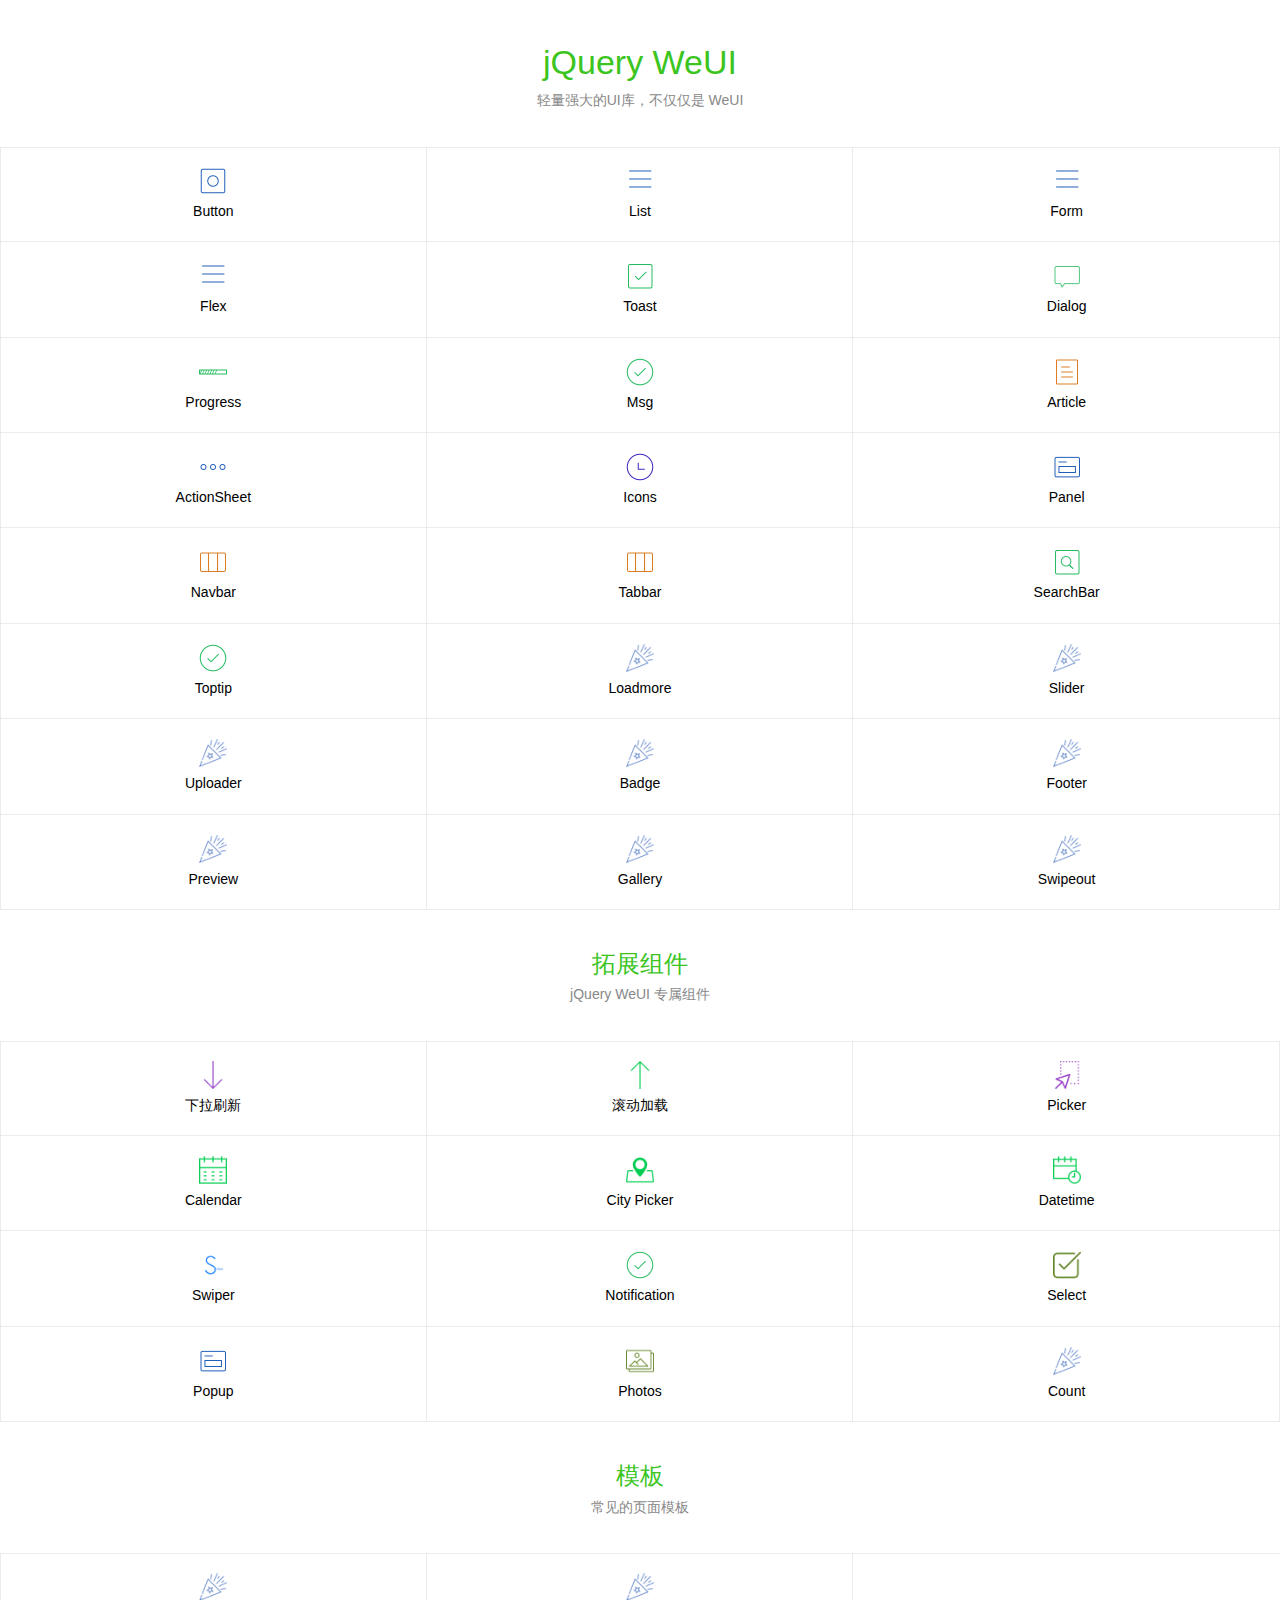
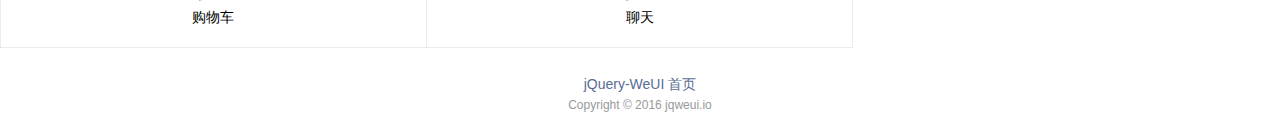
==== index.html @ 465de605 "上传测试jqWeUi" ====
<!DOCTYPE html>
<html>
<head>
    <title>jQuery WeUI</title>
    <meta charset="utf-8">
    <meta http-equiv="X-UA-Compatible" content="IE=edge">
    <meta name="viewport" content="width=device-width, initial-scale=1, user-scalable=no">

    <meta name="description" content="Write an awesome description for your new site here. You can edit this line in _config.yml. It will appear in your document head meta (for Google search results) and in your feed.xml site description.
">

    <link rel="stylesheet" href="static/css/weui.min.css">
    <link rel="stylesheet" href="static/css/jquery-weui.min.css">
    <link rel="stylesheet" href="static/css/demos.css">

</head>

<body ontouchstart>

<header class='demos-header'>
    <h1 class="demos-title">jQuery WeUI</h1>
    <p class='demos-sub-title'>轻量强大的UI库，不仅仅是 WeUI</p>
</header>

<div class="weui-grids">
    <a href="buttons.html" class="weui-grid js_grid">
        <div class="weui-grid__icon">
            <img src="static/images/icon_nav_button.png" alt="">
        </div>
        <p class="weui-grid__label">
            Button
        </p>
    </a>
    <a href="cell.html" class="weui-grid js_grid">
        <div class="weui-grid__icon">
            <img src="static/images/icon_nav_cell.png" alt="">
        </div>
        <p class="weui-grid__label">
            List
        </p>
    </a>
    <a href="form.html" class="weui-grid js_grid">
        <div class="weui-grid__icon">
            <img src="static/images/icon_nav_cell.png" alt="">
        </div>
        <p class="weui-grid__label">
            Form
        </p>
    </a>
    <a href="flex.html" class="weui-grid js_grid">
        <div class="weui-grid__icon">
            <img src="static/images/icon_nav_cell.png" alt="">
        </div>
        <p class="weui-grid__label">
            Flex
        </p>
    </a>
    <a href="toast.html" class="weui-grid js_grid">
        <div class="weui-grid__icon">
            <img src="static/images/icon_nav_toast.png" alt="">
        </div>
        <p class="weui-grid__label">
            Toast
        </p>
    </a>
    <a href="dialog.html" class="weui-grid js_grid">
        <div class="weui-grid__icon">
            <img src="static/images/icon_nav_dialog.png" alt="">
        </div>
        <p class="weui-grid__label">
            Dialog
        </p>
    </a>
    <a href="progress.html" class="weui-grid js_grid">
        <div class="weui-grid__icon">
            <img src="static/images/icon_nav_progress.png" alt="">
        </div>
        <p class="weui-grid__label">
            Progress
        </p>
    </a>
    <a href="msg.html" class="weui-grid js_grid">
        <div class="weui-grid__icon">
            <img src="static/images/icon_nav_msg.png" alt="">
        </div>
        <p class="weui-grid__label">
            Msg
        </p>
    </a>
    <a href="article.html" class="weui-grid js_grid">
        <div class="weui-grid__icon">
            <img src="static/images/icon_nav_article.png" alt="">
        </div>
        <p class="weui-grid__label">
            Article
        </p>
    </a>
    <a href="action-sheet.html" class="weui-grid js_grid">
        <div class="weui-grid__icon">
            <img src="static/images/icon_nav_actionSheet.png" alt="">
        </div>
        <p class="weui-grid__label">
            ActionSheet
        </p>
    </a>
    <a href="icons.html" class="weui-grid js_grid">
        <div class="weui-grid__icon">
            <img src="static/images/icon_nav_icons.png" alt="">
        </div>
        <p class="weui-grid__label">
            Icons
        </p>
    </a>
    <a href="panel.html" class="weui-grid js_grid">
        <div class="weui-grid__icon">
            <img src="static/images/icon_nav_panel.png" alt="">
        </div>
        <p class="weui-grid__label">
            Panel
        </p>
    </a>
    <a href="navbar.html" class="weui-grid js_grid">
        <div class="weui-grid__icon">
            <img src="static/images/icon_nav_tab.png" alt="">
        </div>
        <p class="weui-grid__label">
            Navbar
        </p>
    </a>
    <a href="tabbar.html" class="weui-grid js_grid">
        <div class="weui-grid__icon">
            <img src="static/images/icon_nav_tab.png" alt="">
        </div>
        <p class="weui-grid__label">
            Tabbar
        </p>
    </a>
    <a href="searchbar.html" class="weui-grid js_grid">
        <div class="weui-grid__icon">
            <img src="static/images/icon_nav_search_bar.png" alt="">
        </div>
        <p class="weui-grid__label">
            SearchBar
        </p>
    </a>
    <a href="toptip.html" class="weui-grid js_grid">
        <div class="weui-grid__icon">
            <img src="static/images/icon_nav_msg.png" alt="">
        </div>
        <p class="weui-grid__label">
            Toptip
        </p>
    </a>
    <a href="loadmore.html" class="weui-grid js_grid">
        <div class="weui-grid__icon">
            <img src="static/images/icon_nav_new.png" alt="">
        </div>
        <p class="weui-grid__label">
            Loadmore
        </p>
    </a>
    <a href="slider.html" class="weui-grid js_grid">
        <div class="weui-grid__icon">
            <img src="static/images/icon_nav_new.png" alt="">
        </div>
        <p class="weui-grid__label">
            Slider
        </p>
    </a>
    <a href="uploader.html" class="weui-grid js_grid">
        <div class="weui-grid__icon">
            <img src="static/images/icon_nav_new.png" alt="">
        </div>
        <p class="weui-grid__label">
            Uploader
        </p>
    </a>
    <a href="badge.html" class="weui-grid js_grid">
        <div class="weui-grid__icon">
            <img src="static/images/icon_nav_new.png" alt="">
        </div>
        <p class="weui-grid__label">
            Badge
        </p>
    </a>
    <a href="footer.html" class="weui-grid js_grid">
        <div class="weui-grid__icon">
            <img src="static/images/icon_nav_new.png" alt="">
        </div>
        <p class="weui-grid__label">
            Footer
        </p>
    </a>
    <a href="preview.html" class="weui-grid js_grid">
        <div class="weui-grid__icon">
            <img src="static/images/icon_nav_new.png" alt="">
        </div>
        <p class="weui-grid__label">
            Preview
        </p>
    </a>
    <a href="gallery.html" class="weui-grid js_grid">
        <div class="weui-grid__icon">
            <img src="static/images/icon_nav_new.png" alt="">
        </div>
        <p class="weui-grid__label">
            Gallery
        </p>
    </a>
    <a href="swipeout.html" class="weui-grid js_grid">
        <div class="weui-grid__icon">
            <img src="static/images/icon_nav_new.png" alt="">
        </div>
        <p class="weui-grid__label">
            Swipeout
        </p>
    </a>
</div>

<div class="demos-header">
    <h2 class='demos-second-title'>拓展组件</h2>
    <p class='demos-sub-title'>jQuery WeUI 专属组件</p>
</div>

<div class="weui-grids">
    <a href="ptr.html" class="weui-grid js_grid">
        <div class="weui-grid__icon">
            <img src="static/images/icon_nav_ptr.png" alt="">
        </div>
        <p class="weui-grid__label">
            下拉刷新
        </p>
    </a>
    <a href="infinite.html" class="weui-grid js_grid">
        <div class="weui-grid__icon">
            <img src="static/images/icon_nav_up.png" alt="">
        </div>
        <p class="weui-grid__label">
            滚动加载
        </p>
    </a>
    <a href="picker.html" class="weui-grid js_grid">
        <div class="weui-grid__icon">
            <img src="static/images/icon_nav_picker.png" alt="">
        </div>
        <p class="weui-grid__label">
            Picker
        </p>
    </a>
    <a href="calendar.html" class="weui-grid js_grid">
        <div class="weui-grid__icon">
            <img src="static/images/icon_nav_calendar.png" alt="">
        </div>
        <p class="weui-grid__label">
            Calendar
        </p>
    </a>
    <a href="city-picker.html" class="weui-grid js_grid">
        <div class="weui-grid__icon">
            <img src="static/images/icon_nav_city.png" alt="">
        </div>
        <p class="weui-grid__label">
            City Picker
        </p>
    </a>
    <a href="datetime-picker.html" class="weui-grid js_grid">
        <div class="weui-grid__icon">
            <img src="static/images/icon_nav_datetime.png" alt="">
        </div>
        <p class="weui-grid__label">
            Datetime
        </p>
    </a>
    <a href="swiper.html" class="weui-grid js_grid">
        <div class="weui-grid__icon">
            <img src="static/images/icon_nav_swiper.png" alt="">
        </div>
        <p class="weui-grid__label">
            Swiper
        </p>
    </a>
    <a href="noti.html" class="weui-grid js_grid">
        <div class="weui-grid__icon">
            <img src="static/images/icon_nav_msg.png" alt="">
        </div>
        <p class="weui-grid__label">
            Notification
        </p>
    </a>
    <a href="select.html" class="weui-grid js_grid">
        <div class="weui-grid__icon">
            <img src="static/images/icon_nav_select.png" alt="">
        </div>
        <p class="weui-grid__label">
            Select
        </p>
    </a>
    <a href="popup.html" class="weui-grid js_grid">
        <div class="weui-grid__icon">
            <img src="static/images/icon_nav_panel.png" alt="">
        </div>
        <p class="weui-grid__label">
            Popup
        </p>
    </a>
    <a href="photo-browser.html" class="weui-grid js_grid">
        <div class="weui-grid__icon">
            <img src="static/images/icon_nav_photo.png" alt="">
        </div>
        <p class="weui-grid__label">
            Photos
        </p>
    </a>
    <a href="count.html" class="weui-grid js_grid">
        <div class="weui-grid__icon">
            <img src="static/images/icon_nav_new.png" alt="">
        </div>
        <p class="weui-grid__label">
            Count
        </p>
    </a>
</div>

<div class="demos-header">
    <h2 class='demos-second-title'>模板</h2>
    <p class='demos-sub-title'>常见的页面模板</p>
</div>

<div class="weui-grids">
    <a href="tpl-shopping-cart.html" class="weui-grid js_grid">
        <div class="weui-grid__icon">
            <img src="static/images/icon_nav_new.png" alt="">
        </div>
        <p class="weui-grid__label">
            购物车
        </p>
    </a>
    <a href="tpl-chat.html" class="weui-grid js_grid">
        <div class="weui-grid__icon">
            <img src="static/images/icon_nav_new.png" alt="">
        </div>
        <p class="weui-grid__label">
            聊天
        </p>
    </a>
</div>

<div class="weui-footer">
    <p class="weui-footer__links">
        <a href="http://jqweui.com" class="weui-footer__link">jQuery-WeUI 首页</a>
    </p>
    <p class="weui-footer__text">Copyright © 2016 jqweui.io</p>
</div>

<style>
    .weui-footer {
        margin: 25px 0 10px 0;
    }
</style>


<script src="static/js/jquery-2.1.4.js"></script>
<script src="static/js/jquery-weui.min.js"></script>
<script src="static/js/swiper.min.js"></script>
<script src="static/js/swiper.min.js"></script>

<!--<script src="js/fastclick.js"></script>-->
<!--<script>-->
    <!--$(function () {-->
        <!--FastClick.attach(document.body);-->
    <!--});-->
<!--</script>-->

</body>

</html>
---- static/css/demos.css ----
body, html {
  height: 100%;
  -webkit-tap-highlight-color: transparent;
}
.demos-title {
  text-align: center;
  font-size: 34px;
  color: #3cc51f;
  font-weight: 400;
  margin: 0 15%;
}

.demos-sub-title {
  text-align: center;
  color: #888;
  font-size: 14px;
}

.demos-header {
  padding: 35px 0;
}

.demos-content-padded {
  padding: 15px;
}

.demos-second-title {
  text-align: center;
  font-size: 24px;
  color: #3cc51f;
  font-weight: 400;
  margin: 0 15%;
}

footer {
  text-align: center;
  font-size: 14px;
  padding: 20px;
}

footer a {
  color: #999;
  text-decoration: none;
}
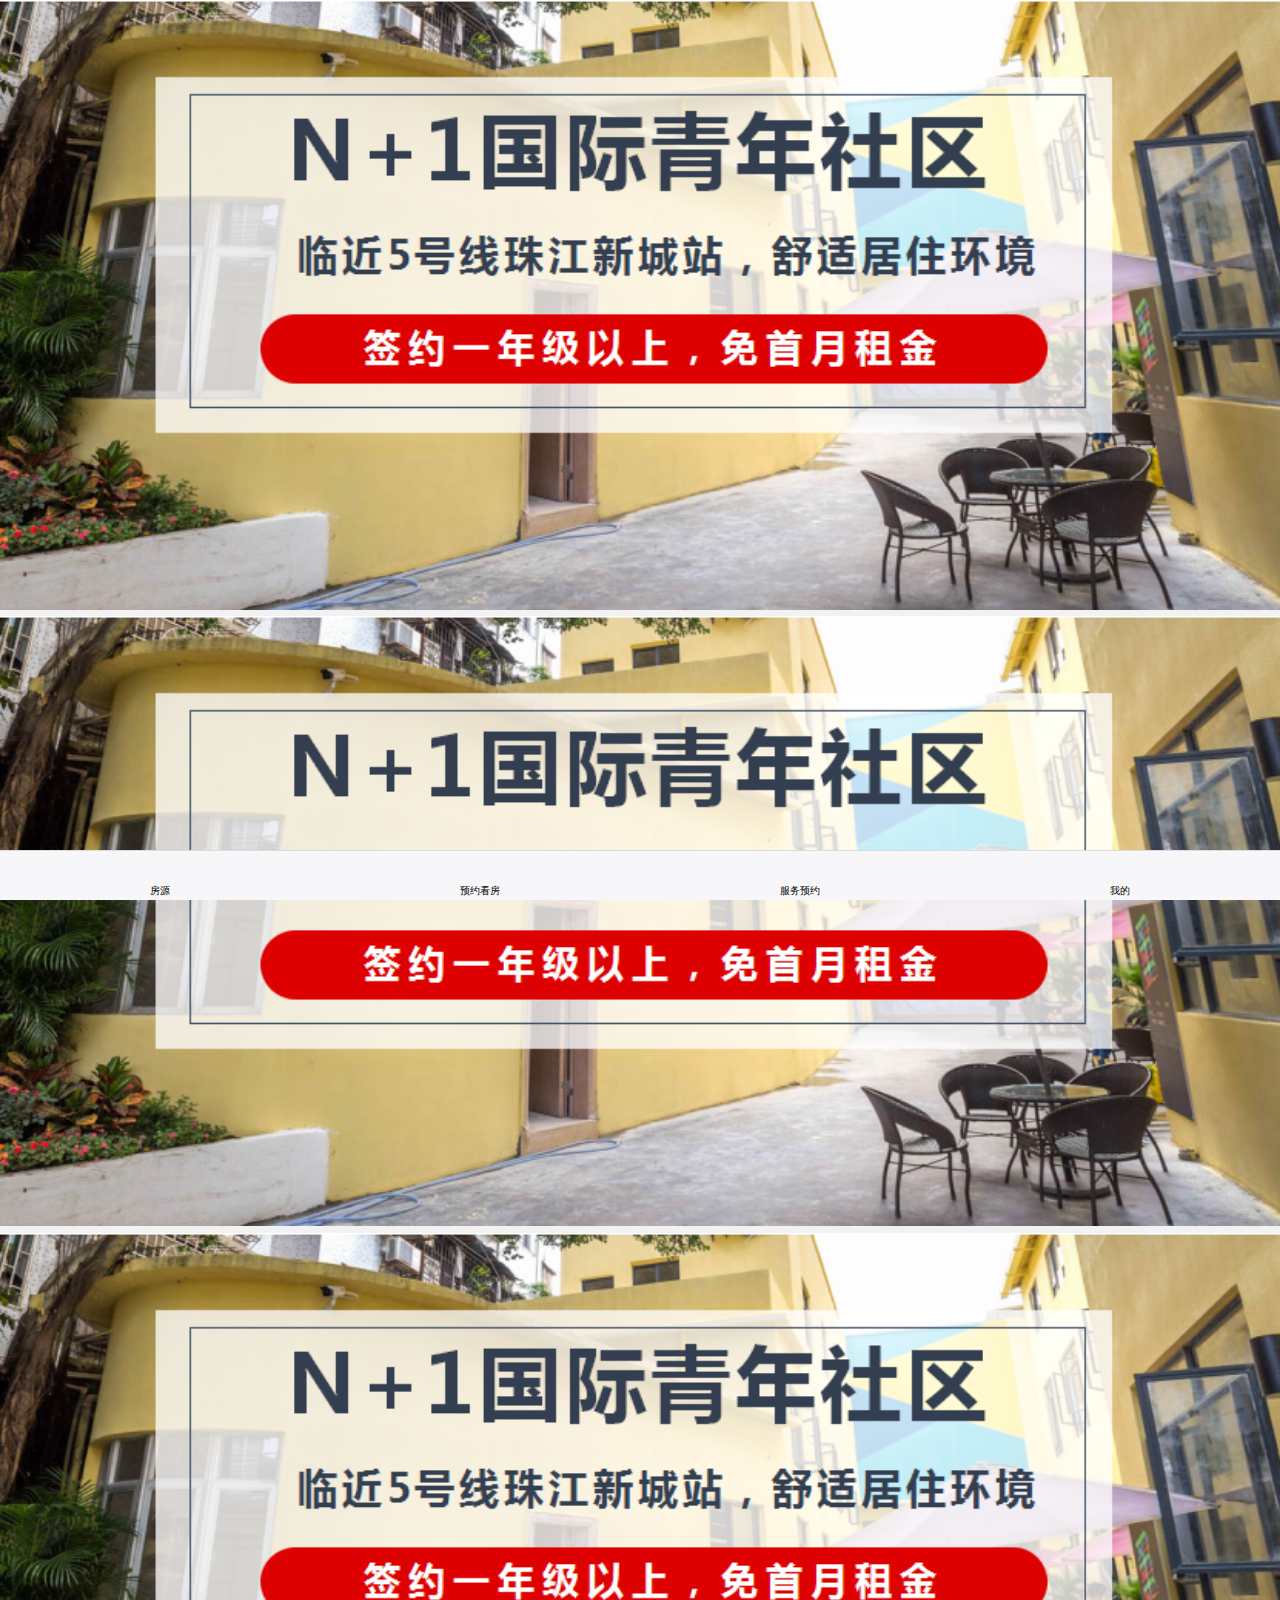
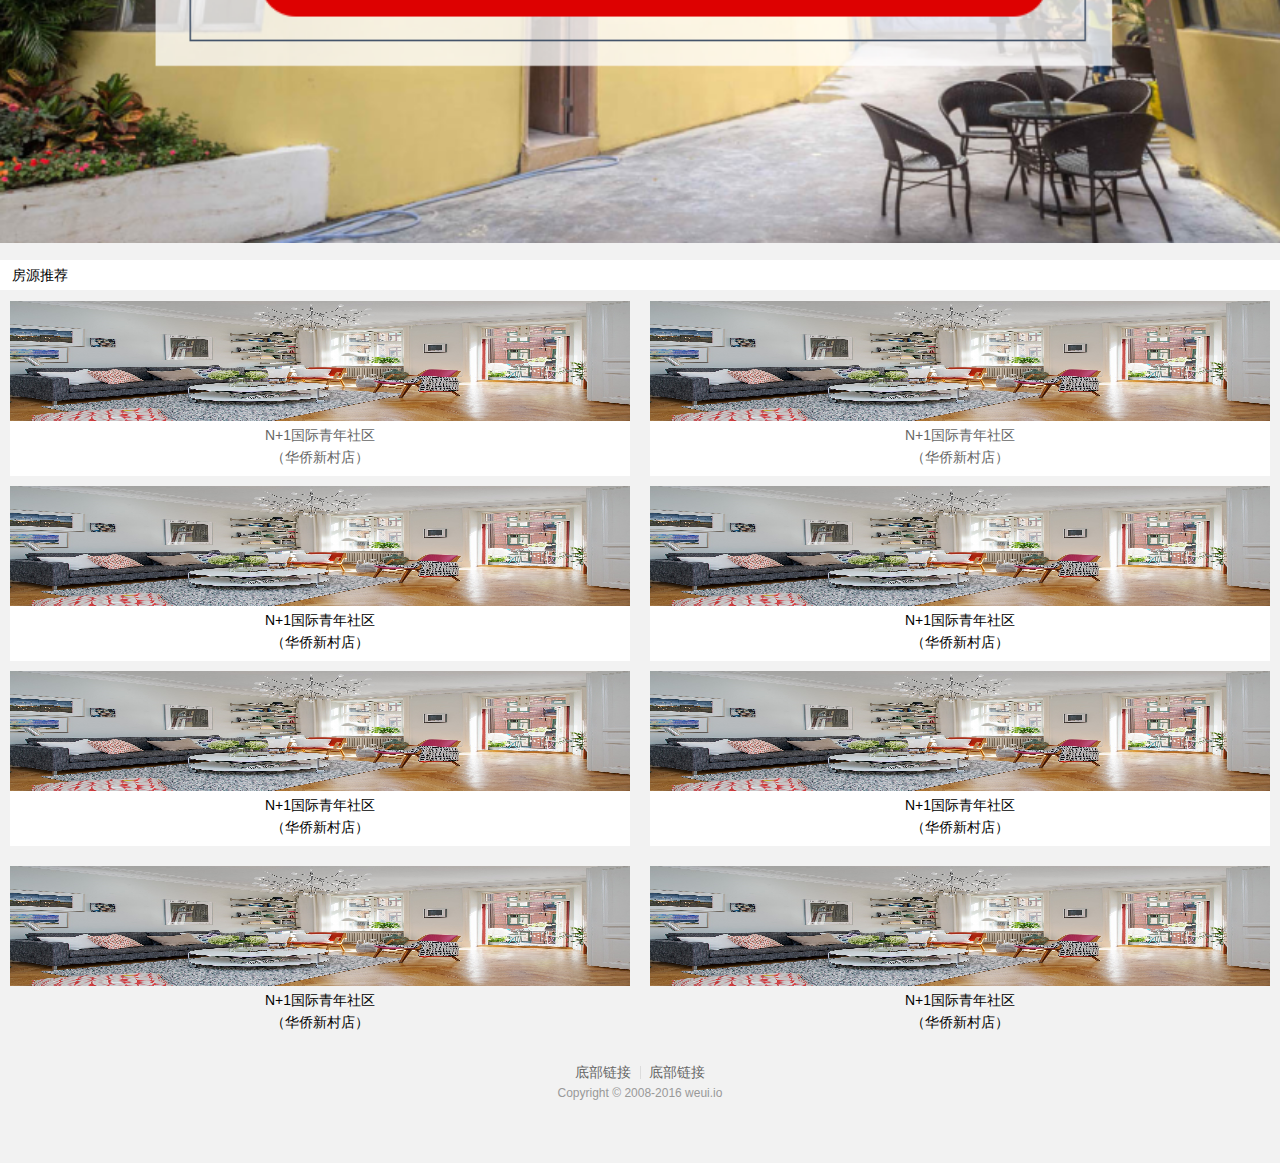
==== commit 8c53c49b: "添加房源详情" ====
--- a/index.html
+++ b/index.html
@@ -1,376 +1,168 @@
 <!DOCTYPE html>
 <html>
 <head>
-    <title>jQuery WeUI</title>
     <meta charset="utf-8">
-    <meta http-equiv="X-UA-Compatible" content="IE=edge">
-    <meta name="viewport" content="width=device-width, initial-scale=1, user-scalable=no">
+    <meta http-equiv="X-UA-Compatible" content="IE=edge, chrome=1">
+    <meta name="viewport" content="width=device-width,initial-scale=1,maximum-scale=1,user-scalable=no">
 
-    <meta name="description" content="Write an awesome description for your new site here. You can edit this line in _config.yml. It will appear in your document head meta (for Google search results) and in your feed.xml site description.
-">
+    <meta http-equiv="Cache-Control" content="no-cache, no-store, must-revalidate"/>
+    <meta http-equiv="Pragma" content="no-cache"/>
+    <meta http-equiv="Expires" content="0"/>
 
+    <title>首页</title>
+
+    <link rel="stylesheet" href="static/font-awesome-4.5.0/css/font-awesome.min.css"/>
     <link rel="stylesheet" href="static/css/weui.min.css">
     <link rel="stylesheet" href="static/css/jquery-weui.min.css">
-    <link rel="stylesheet" href="static/css/demos.css">
+    <link rel="stylesheet" href="static/css/owl.carousel.css">
+    <link rel="stylesheet" href="static/css/owl.theme.css">
+    <link rel="stylesheet" href="static/css/main.css">
+</head>
+<body>
 
-</head>
-
-<body ontouchstart>
-
-<header class='demos-header'>
-    <h1 class="demos-title">jQuery WeUI</h1>
-    <p class='demos-sub-title'>轻量强大的UI库，不仅仅是 WeUI</p>
-</header>
-
-<div class="weui-grids">
-    <a href="buttons.html" class="weui-grid js_grid">
-        <div class="weui-grid__icon">
-            <img src="static/images/icon_nav_button.png" alt="">
-        </div>
-        <p class="weui-grid__label">
-            Button
-        </p>
-    </a>
-    <a href="cell.html" class="weui-grid js_grid">
-        <div class="weui-grid__icon">
-            <img src="static/images/icon_nav_cell.png" alt="">
-        </div>
-        <p class="weui-grid__label">
-            List
-        </p>
-    </a>
-    <a href="form.html" class="weui-grid js_grid">
-        <div class="weui-grid__icon">
-            <img src="static/images/icon_nav_cell.png" alt="">
-        </div>
-        <p class="weui-grid__label">
-            Form
-        </p>
-    </a>
-    <a href="flex.html" class="weui-grid js_grid">
-        <div class="weui-grid__icon">
-            <img src="static/images/icon_nav_cell.png" alt="">
-        </div>
-        <p class="weui-grid__label">
-            Flex
-        </p>
-    </a>
-    <a href="toast.html" class="weui-grid js_grid">
-        <div class="weui-grid__icon">
-            <img src="static/images/icon_nav_toast.png" alt="">
-        </div>
-        <p class="weui-grid__label">
-            Toast
-        </p>
-    </a>
-    <a href="dialog.html" class="weui-grid js_grid">
-        <div class="weui-grid__icon">
-            <img src="static/images/icon_nav_dialog.png" alt="">
-        </div>
-        <p class="weui-grid__label">
-            Dialog
-        </p>
-    </a>
-    <a href="progress.html" class="weui-grid js_grid">
-        <div class="weui-grid__icon">
-            <img src="static/images/icon_nav_progress.png" alt="">
-        </div>
-        <p class="weui-grid__label">
-            Progress
-        </p>
-    </a>
-    <a href="msg.html" class="weui-grid js_grid">
-        <div class="weui-grid__icon">
-            <img src="static/images/icon_nav_msg.png" alt="">
-        </div>
-        <p class="weui-grid__label">
-            Msg
-        </p>
-    </a>
-    <a href="article.html" class="weui-grid js_grid">
-        <div class="weui-grid__icon">
-            <img src="static/images/icon_nav_article.png" alt="">
-        </div>
-        <p class="weui-grid__label">
-            Article
-        </p>
-    </a>
-    <a href="action-sheet.html" class="weui-grid js_grid">
-        <div class="weui-grid__icon">
-            <img src="static/images/icon_nav_actionSheet.png" alt="">
-        </div>
-        <p class="weui-grid__label">
-            ActionSheet
-        </p>
-    </a>
-    <a href="icons.html" class="weui-grid js_grid">
-        <div class="weui-grid__icon">
-            <img src="static/images/icon_nav_icons.png" alt="">
-        </div>
-        <p class="weui-grid__label">
-            Icons
-        </p>
-    </a>
-    <a href="panel.html" class="weui-grid js_grid">
-        <div class="weui-grid__icon">
-            <img src="static/images/icon_nav_panel.png" alt="">
-        </div>
-        <p class="weui-grid__label">
-            Panel
-        </p>
-    </a>
-    <a href="navbar.html" class="weui-grid js_grid">
-        <div class="weui-grid__icon">
-            <img src="static/images/icon_nav_tab.png" alt="">
-        </div>
-        <p class="weui-grid__label">
-            Navbar
-        </p>
-    </a>
-    <a href="tabbar.html" class="weui-grid js_grid">
-        <div class="weui-grid__icon">
-            <img src="static/images/icon_nav_tab.png" alt="">
-        </div>
-        <p class="weui-grid__label">
-            Tabbar
-        </p>
-    </a>
-    <a href="searchbar.html" class="weui-grid js_grid">
-        <div class="weui-grid__icon">
-            <img src="static/images/icon_nav_search_bar.png" alt="">
-        </div>
-        <p class="weui-grid__label">
-            SearchBar
-        </p>
-    </a>
-    <a href="toptip.html" class="weui-grid js_grid">
-        <div class="weui-grid__icon">
-            <img src="static/images/icon_nav_msg.png" alt="">
-        </div>
-        <p class="weui-grid__label">
-            Toptip
-        </p>
-    </a>
-    <a href="loadmore.html" class="weui-grid js_grid">
-        <div class="weui-grid__icon">
-            <img src="static/images/icon_nav_new.png" alt="">
-        </div>
-        <p class="weui-grid__label">
-            Loadmore
-        </p>
-    </a>
-    <a href="slider.html" class="weui-grid js_grid">
-        <div class="weui-grid__icon">
-            <img src="static/images/icon_nav_new.png" alt="">
-        </div>
-        <p class="weui-grid__label">
-            Slider
-        </p>
-    </a>
-    <a href="uploader.html" class="weui-grid js_grid">
-        <div class="weui-grid__icon">
-            <img src="static/images/icon_nav_new.png" alt="">
-        </div>
-        <p class="weui-grid__label">
-            Uploader
-        </p>
-    </a>
-    <a href="badge.html" class="weui-grid js_grid">
-        <div class="weui-grid__icon">
-            <img src="static/images/icon_nav_new.png" alt="">
-        </div>
-        <p class="weui-grid__label">
-            Badge
-        </p>
-    </a>
-    <a href="footer.html" class="weui-grid js_grid">
-        <div class="weui-grid__icon">
-            <img src="static/images/icon_nav_new.png" alt="">
-        </div>
-        <p class="weui-grid__label">
-            Footer
-        </p>
-    </a>
-    <a href="preview.html" class="weui-grid js_grid">
-        <div class="weui-grid__icon">
-            <img src="static/images/icon_nav_new.png" alt="">
-        </div>
-        <p class="weui-grid__label">
-            Preview
-        </p>
-    </a>
-    <a href="gallery.html" class="weui-grid js_grid">
-        <div class="weui-grid__icon">
-            <img src="static/images/icon_nav_new.png" alt="">
-        </div>
-        <p class="weui-grid__label">
-            Gallery
-        </p>
-    </a>
-    <a href="swipeout.html" class="weui-grid js_grid">
-        <div class="weui-grid__icon">
-            <img src="static/images/icon_nav_new.png" alt="">
-        </div>
-        <p class="weui-grid__label">
-            Swipeout
-        </p>
-    </a>
+<div class="banner">
+    <div class="full-banner owl-carousel owl-theme">
+        <div class="item"><img src="static/img/banner.png" alt="" style="width: 100%;"></div>
+        <div class="item"><img src="static/img/banner.png" alt="" style="width: 100%;"></div>
+        <div class="item"><img src="static/img/banner.png" alt="" style="width: 100%;"></div>
+    </div>
 </div>
 
-<div class="demos-header">
-    <h2 class='demos-second-title'>拓展组件</h2>
-    <p class='demos-sub-title'>jQuery WeUI 专属组件</p>
+
+<div class="weui-panel weui-panel_access" style="padding: 5px 12px">
+    房源推荐
+</div>
+<div class="weui-panel__bd">
+    <div class="weui-flex">
+        <div class="weui-flex__item" style="width: 50%;margin: 10px 10px 0 10px;background-color: #ffffff;">
+            <a href="fang_yuan/detail.html">
+            <div><img src="static/img/img1.png" style="width:100%;height: 120px"/></div>
+            <div class="placeholder" style="line-height:5px;height:1.2em">N+1国际青年社区</div>
+            <div class="placeholder" style="line-height:5px;height:1.2em">（华侨新村店）</div>
+            </a>
+        </div>
+        <div class="weui-flex__item" style="width: 50%;margin: 10px 10px 0 10px;background-color: #ffffff;">
+            <a href="fang_yuan/detail.html">
+            <div><img src="static/img/img1.png" style="width:100%;height: 120px"/></div>
+            <div class="placeholder" style="line-height:5px;height:1.2em">N+1国际青年社区</div>
+            <div class="placeholder" style="line-height:5px;height:1.2em">（华侨新村店）</div>
+            </a>
+        </div>
+    </div>
+</div>
+<div class="weui-panel__bd">
+    <div class="weui-flex">
+        <div class="weui-flex__item" style="width: 50%;margin: 10px 10px 0 10px;background-color: #ffffff;">
+            <div><img src="static/img/img1.png" style="width:100%;height: 120px"/></div>
+            <div class="placeholder" style="line-height:5px;height:1.2em">N+1国际青年社区</div>
+            <div class="placeholder" style="line-height:5px;height:1.2em">（华侨新村店）</div>
+        </div>
+        <div class="weui-flex__item" style="width: 50%;margin: 10px 10px 0 10px;background-color: #ffffff;">
+            <div><img src="static/img/img1.png" style="width:100%;height: 120px"/></div>
+            <div class="placeholder" style="line-height:5px;height:1.2em">N+1国际青年社区</div>
+            <div class="placeholder" style="line-height:5px;height:1.2em">（华侨新村店）</div>
+        </div>
+    </div>
 </div>
 
-<div class="weui-grids">
-    <a href="ptr.html" class="weui-grid js_grid">
-        <div class="weui-grid__icon">
-            <img src="static/images/icon_nav_ptr.png" alt="">
+<div class="weui-panel__bd">
+    <div class="weui-flex">
+        <div class="weui-flex__item" style="width: 50%;margin: 10px;background-color: #ffffff;">
+            <div><img src="static/img/img1.png" style="width:100%;height: 120px"/></div>
+            <div class="placeholder" style="line-height:5px;height:1.2em">N+1国际青年社区</div>
+            <div class="placeholder" style="line-height:5px;height:1.2em">（华侨新村店）</div>
         </div>
-        <p class="weui-grid__label">
-            下拉刷新
-        </p>
-    </a>
-    <a href="infinite.html" class="weui-grid js_grid">
-        <div class="weui-grid__icon">
-            <img src="static/images/icon_nav_up.png" alt="">
+        <div class="weui-flex__item" style="width: 50%;margin: 10px;background-color: #ffffff;">
+            <div><img src="static/img/img1.png" style="width:100%;height: 120px"/></div>
+            <div class="placeholder" style="line-height:5px;height:1.2em">N+1国际青年社区</div>
+            <div class="placeholder" style="line-height:5px;height:1.2em">（华侨新村店）</div>
         </div>
-        <p class="weui-grid__label">
-            滚动加载
-        </p>
-    </a>
-    <a href="picker.html" class="weui-grid js_grid">
-        <div class="weui-grid__icon">
-            <img src="static/images/icon_nav_picker.png" alt="">
-        </div>
-        <p class="weui-grid__label">
-            Picker
-        </p>
-    </a>
-    <a href="calendar.html" class="weui-grid js_grid">
-        <div class="weui-grid__icon">
-            <img src="static/images/icon_nav_calendar.png" alt="">
-        </div>
-        <p class="weui-grid__label">
-            Calendar
-        </p>
-    </a>
-    <a href="city-picker.html" class="weui-grid js_grid">
-        <div class="weui-grid__icon">
-            <img src="static/images/icon_nav_city.png" alt="">
-        </div>
-        <p class="weui-grid__label">
-            City Picker
-        </p>
-    </a>
-    <a href="datetime-picker.html" class="weui-grid js_grid">
-        <div class="weui-grid__icon">
-            <img src="static/images/icon_nav_datetime.png" alt="">
-        </div>
-        <p class="weui-grid__label">
-            Datetime
-        </p>
-    </a>
-    <a href="swiper.html" class="weui-grid js_grid">
-        <div class="weui-grid__icon">
-            <img src="static/images/icon_nav_swiper.png" alt="">
-        </div>
-        <p class="weui-grid__label">
-            Swiper
-        </p>
-    </a>
-    <a href="noti.html" class="weui-grid js_grid">
-        <div class="weui-grid__icon">
-            <img src="static/images/icon_nav_msg.png" alt="">
-        </div>
-        <p class="weui-grid__label">
-            Notification
-        </p>
-    </a>
-    <a href="select.html" class="weui-grid js_grid">
-        <div class="weui-grid__icon">
-            <img src="static/images/icon_nav_select.png" alt="">
-        </div>
-        <p class="weui-grid__label">
-            Select
-        </p>
-    </a>
-    <a href="popup.html" class="weui-grid js_grid">
-        <div class="weui-grid__icon">
-            <img src="static/images/icon_nav_panel.png" alt="">
-        </div>
-        <p class="weui-grid__label">
-            Popup
-        </p>
-    </a>
-    <a href="photo-browser.html" class="weui-grid js_grid">
-        <div class="weui-grid__icon">
-            <img src="static/images/icon_nav_photo.png" alt="">
-        </div>
-        <p class="weui-grid__label">
-            Photos
-        </p>
-    </a>
-    <a href="count.html" class="weui-grid js_grid">
-        <div class="weui-grid__icon">
-            <img src="static/images/icon_nav_new.png" alt="">
-        </div>
-        <p class="weui-grid__label">
-            Count
-        </p>
-    </a>
+    </div>
 </div>
 
-<div class="demos-header">
-    <h2 class='demos-second-title'>模板</h2>
-    <p class='demos-sub-title'>常见的页面模板</p>
+<div class="weui-panel__bd">
+    <div class="weui-flex">
+        <div class="weui-flex__item" style="width: 50%;margin: 10px;">
+            <div><img src="static/img/img1.png" style="width:100%;height: 120px"/></div>
+            <div class="placeholder" style="line-height:5px;height:1.2em">N+1国际青年社区</div>
+            <div class="placeholder" style="line-height:5px;height:1.2em">（华侨新村店）</div>
+        </div>
+        <div class="weui-flex__item" style="width: 50%;margin: 10px;">
+            <div><img src="static/img/img1.png" style="width:100%;height: 120px"/></div>
+            <div class="placeholder" style="line-height:5px;height:1.2em">N+1国际青年社区</div>
+            <div class="placeholder" style="line-height:5px;height:1.2em">（华侨新村店）</div>
+        </div>
+    </div>
 </div>
 
-<div class="weui-grids">
-    <a href="tpl-shopping-cart.html" class="weui-grid js_grid">
-        <div class="weui-grid__icon">
-            <img src="static/images/icon_nav_new.png" alt="">
-        </div>
-        <p class="weui-grid__label">
-            购物车
-        </p>
-    </a>
-    <a href="tpl-chat.html" class="weui-grid js_grid">
-        <div class="weui-grid__icon">
-            <img src="static/images/icon_nav_new.png" alt="">
-        </div>
-        <p class="weui-grid__label">
-            聊天
-        </p>
-    </a>
+<div class="weui-footer" style="margin-top: 10px;margin-bottom: 60px;">
+    <p class="weui-footer__links">
+        <a href="javascript:void(0);" class="weui-footer__link">底部链接</a>
+        <a href="javascript:void(0);" class="weui-footer__link">底部链接</a>
+    </p>
+    <p class="weui-footer__text">Copyright © 2008-2016 weui.io</p>
 </div>
 
-<div class="weui-footer">
-    <p class="weui-footer__links">
-        <a href="http://jqweui.com" class="weui-footer__link">jQuery-WeUI 首页</a>
-    </p>
-    <p class="weui-footer__text">Copyright © 2016 jqweui.io</p>
+<div class="weui-tab">
+    <div class="weui-tabbar" style="position: fixed;bottom: 0;z-index: 999">
+        <a href="fang_yuan/detail.html" class="weui-tabbar__item weui-bar__item--on">
+            <!--<span class="weui-badge" style="position: absolute;top: -.4em;right: 1em;">8</span>-->
+            <div class="weui-tabbar__icon">
+                <i class="fa fa-home"></i>
+            </div>
+            <p class="weui-tabbar__label">房源</p>
+        </a>
+        <a href="#tab2" class="weui-tabbar__item">
+            <div class="weui-tabbar__icon">
+                <i class="fa fa-eye"></i>
+            </div>
+            <p class="weui-tabbar__label">预约看房</p>
+        </a>
+        <a href="#tab3" class="weui-tabbar__item">
+            <div class="weui-tabbar__icon">
+                <i class="fa fa-heart"></i>
+            </div>
+            <p class="weui-tabbar__label">服务预约</p>
+        </a>
+        <a href="#tab4" class="weui-tabbar__item">
+            <div class="weui-tabbar__icon">
+                <i class="fa fa-user"></i>
+            </div>
+            <p class="weui-tabbar__label">我的</p>
+        </a>
+    </div>
 </div>
 
-<style>
-    .weui-footer {
-        margin: 25px 0 10px 0;
-    }
-</style>
-
+</body>
 
 <script src="static/js/jquery-2.1.4.js"></script>
 <script src="static/js/jquery-weui.min.js"></script>
+
+<!--<script src="static/js/fastclick.js"></script>-->
 <script src="static/js/swiper.min.js"></script>
-<script src="static/js/swiper.min.js"></script>
+<script src="static/js/owl.carousel.js"></script>
 
-<!--<script src="js/fastclick.js"></script>-->
-<!--<script>-->
-    <!--$(function () {-->
-        <!--FastClick.attach(document.body);-->
-    <!--});-->
-<!--</script>-->
+<script>
+    // $(function() {
+    // FastClick.attach(document.body);
+    // });
+    $(document).ready(function () {
 
-</body>
+        $(".full-banner").owlCarousel({
+            slideSpeed: 300,
+            paginationSpeed: 400,
+            singleItem: true
 
+            // "singleItem:true" is a shortcut for:
+            // items : 1,
+            // itemsDesktop : false,
+            // itemsDesktopSmall : false,
+            // itemsTablet: false,
+            // itemsMobile : false
+
+        });
+
+    });
+
+</script>
 </html>
--- a/static/css/main.css
+++ b/static/css/main.css
@@ -0,0 +1,81 @@
+body, html {
+    /*height: 100%;*/
+    -webkit-tap-highlight-color: transparent;
+    font-size: 14px;
+    background-color:#f2f2f2;
+}
+
+
+/** 导航栏 **/
+.weui-tabbar__label {
+    color: #000000;
+}
+
+.weui-tabbar__item.weui-bar__item--on .weui-tabbar__label {
+    color: #000000;
+}
+
+.weui-tabbar__item.weui-bar__item--on .weui-tabbar__icon > i, i.weui-tabbar__icon {
+    color: #f45844;
+}
+
+/** 轮播图 **/
+#full-banner .item img{
+    display: block;
+    width: 100%;
+    /*height: 160px;*/
+}
+
+.owl-carousel .owl-wrapper-outer{
+    height: 180px;
+    width: 100%;
+}
+
+.owl-theme .owl-controls {
+    margin-top: -30px;
+}
+
+.placeholder {
+    margin: 5px;
+    padding: 0 10px;
+    /*background-color: #ebebeb;*/
+    height: 2.3em;
+    line-height: 2.3em;
+    text-align: center;
+    /*color: #cfcfcf;*/
+}
+
+a:visited {color: #666}
+a:link {color: #666}
+
+
+
+/*.demos-title {*/
+/*text-align: center;*/
+/*font-size: 34px;*/
+/*color: #3cc51f;*/
+/*font-weight: 400;*/
+/*margin: 0 15%;*/
+/*}*/
+
+/*.demos-sub-title {*/
+/*text-align: center;*/
+/*color: #888;*/
+/*font-size: 14px;*/
+/*}*/
+
+/*.demos-header {*/
+/*padding: 35px 0;*/
+/*}*/
+
+/*.demos-content-padded {*/
+/*padding: 15px;*/
+/*}*/
+
+/*.demos-second-title {*/
+/*text-align: center;*/
+/*font-size: 24px;*/
+/*color: #3cc51f;*/
+/*font-weight: 400;*/
+/*margin: 0 15%;*/
+/*}*/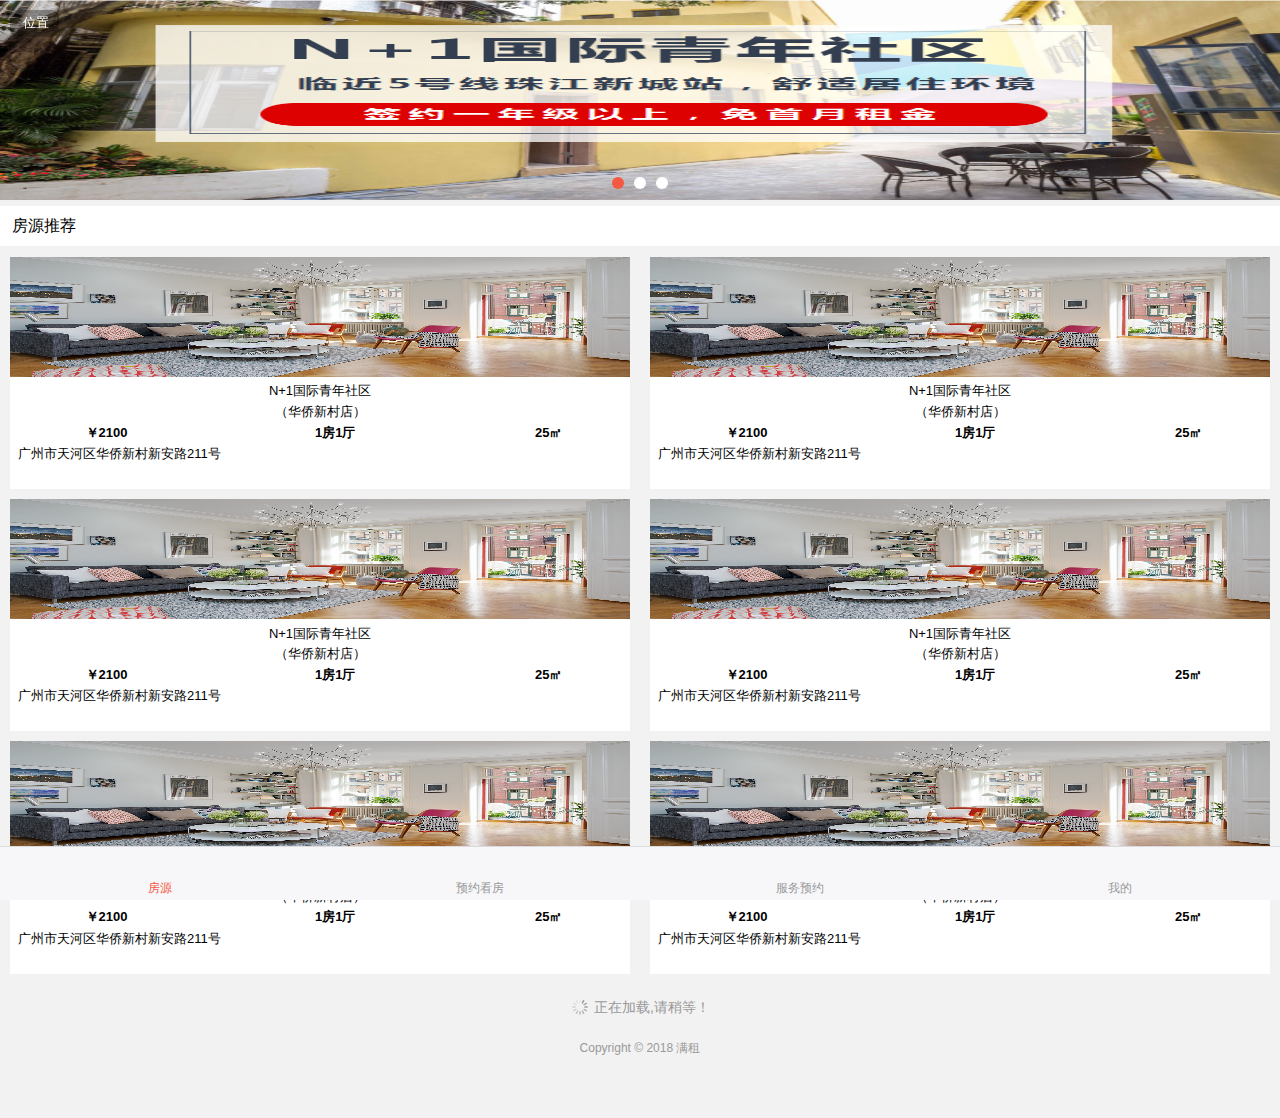
==== commit ed33c103: "修改轮播图" ====
--- a/index.html
+++ b/index.html
@@ -11,108 +11,179 @@
 
     <title>首页</title>
 
-    <link rel="stylesheet" href="static/font-awesome-4.5.0/css/font-awesome.min.css"/>
-    <link rel="stylesheet" href="static/css/weui.min.css">
-    <link rel="stylesheet" href="static/css/jquery-weui.min.css">
-    <link rel="stylesheet" href="static/css/owl.carousel.css">
-    <link rel="stylesheet" href="static/css/owl.theme.css">
-    <link rel="stylesheet" href="static/css/main.css">
+    <link rel="stylesheet" href="/static/font-awesome-4.5.0/css/font-awesome.min.css"/>
+    <link rel="stylesheet" href="/static/css/weui.min.css">
+    <link rel="stylesheet" href="/static/css/jquery-weui.min.css">
+    <link rel="stylesheet" href="/static/css/main.css">
 </head>
+
 <body>
+<div id="place">
+    <a href=""><i class="fa fa-map-marker"></i>位置</a>
+</div>
 
 <div class="banner">
-    <div class="full-banner owl-carousel owl-theme">
-        <div class="item"><img src="static/img/banner.png" alt="" style="width: 100%;"></div>
-        <div class="item"><img src="static/img/banner.png" alt="" style="width: 100%;"></div>
-        <div class="item"><img src="static/img/banner.png" alt="" style="width: 100%;"></div>
-    </div>
-</div>
-
-
-<div class="weui-panel weui-panel_access" style="padding: 5px 12px">
-    房源推荐
-</div>
-<div class="weui-panel__bd">
+    <div class="swiper-container">
+        <div class="swiper-wrapper">
+            <div class="swiper-slide"><img src="static/img/banner.png" /></div>
+            <div class="swiper-slide"><img src="static/img/banner.png" /></div>
+            <div class="swiper-slide"><img src="static/img/banner.png" /></div>
+        </div>
+        <div class="swiper-pagination"></div>
+    </div>
+</div>
+
+
+<div class="weui-panel weui-panel_access" style="padding: 8px 12px;margin-top: 5px;font-size: 16px">房源推荐</div>
+
+<div id="fang-list">
     <div class="weui-flex">
         <div class="weui-flex__item" style="width: 50%;margin: 10px 10px 0 10px;background-color: #ffffff;">
-            <a href="fang_yuan/detail.html">
-            <div><img src="static/img/img1.png" style="width:100%;height: 120px"/></div>
-            <div class="placeholder" style="line-height:5px;height:1.2em">N+1国际青年社区</div>
-            <div class="placeholder" style="line-height:5px;height:1.2em">（华侨新村店）</div>
-            </a>
-        </div>
-        <div class="weui-flex__item" style="width: 50%;margin: 10px 10px 0 10px;background-color: #ffffff;">
-            <a href="fang_yuan/detail.html">
-            <div><img src="static/img/img1.png" style="width:100%;height: 120px"/></div>
-            <div class="placeholder" style="line-height:5px;height:1.2em">N+1国际青年社区</div>
-            <div class="placeholder" style="line-height:5px;height:1.2em">（华侨新村店）</div>
-            </a>
-        </div>
-    </div>
-</div>
-<div class="weui-panel__bd">
+            <a href="/fang_yuan/detail.html">
+                <div><img src="/static/img/img1.png" style="width:100%;height: 120px"/></div>
+                <div class="placeholder" style="line-height:5px;height:1.2em">N+1国际青年社区</div>
+                <div class="placeholder" style="line-height:5px;height:1.2em">（华侨新村店）</div>
+                <div class="placeholder" style="line-height:5px;height:0.8em;padding: 0">
+                    <b>
+                        <div style="width: 30%;float: left;">￥2100</div>
+                        <div style="width: 45%;float: left;">1房1厅</div>
+                        <div style="width: 25%;float: left;">25㎡</div>
+                    </b>
+                </div>
+                <div class="placeholder"
+                     style="line-height:5px;height:3em;padding: 0;line-height: 18px;text-align: left"><i
+                        class="fa fa-map-marker" style="padding-right: 3px;color: #f55a45"></i>广州市天河区华侨新村新安路211号
+                </div>
+            </a>
+        </div>
+        <div class="weui-flex__item"
+             style="width: 50%;margin: 10px 10px 0 10px;background-color: #ffffff;">
+            <a href="/fang_yuan/detail.html">
+                <div><img src="/static/img/img1.png" style="width:100%;height: 120px"/></div>
+                <div class="placeholder" style="line-height:5px;height:1.2em">N+1国际青年社区</div>
+                <div class="placeholder" style="line-height:5px;height:1.2em">（华侨新村店）</div>
+                <div class="placeholder" style="line-height:5px;height:0.8em;padding: 0">
+                    <b>
+                        <div style="width: 30%;float: left;">￥2100</div>
+                        <div style="width: 45%;float: left;">1房1厅</div>
+                        <div style="width: 25%;float: left;">25㎡</div>
+                    </b>
+                </div>
+                <div class="placeholder"
+                     style="line-height:5px;height:3em;padding: 0;line-height: 18px;text-align: left"><i
+                        class="fa fa-map-marker" style="padding-right: 3px;color: #f55a45"></i>广州市天河区华侨新村新安路211号
+                </div>
+            </a>
+        </div>
+    </div>
+
     <div class="weui-flex">
-        <div class="weui-flex__item" style="width: 50%;margin: 10px 10px 0 10px;background-color: #ffffff;">
-            <div><img src="static/img/img1.png" style="width:100%;height: 120px"/></div>
-            <div class="placeholder" style="line-height:5px;height:1.2em">N+1国际青年社区</div>
-            <div class="placeholder" style="line-height:5px;height:1.2em">（华侨新村店）</div>
-        </div>
-        <div class="weui-flex__item" style="width: 50%;margin: 10px 10px 0 10px;background-color: #ffffff;">
-            <div><img src="static/img/img1.png" style="width:100%;height: 120px"/></div>
-            <div class="placeholder" style="line-height:5px;height:1.2em">N+1国际青年社区</div>
-            <div class="placeholder" style="line-height:5px;height:1.2em">（华侨新村店）</div>
-        </div>
-    </div>
-</div>
-
-<div class="weui-panel__bd">
+        <div class="weui-flex__item"
+             style="width: 50%;margin: 10px 10px 0 10px;background-color: #ffffff;">
+            <a href="/fang_yuan/detail.html">
+                <div><img src="/static/img/img1.png" style="width:100%;height: 120px"/></div>
+                <div class="placeholder" style="line-height:5px;height:1.2em">N+1国际青年社区</div>
+                <div class="placeholder" style="line-height:5px;height:1.2em">（华侨新村店）</div>
+                <div class="placeholder" style="line-height:5px;height:0.8em;padding: 0">
+                    <b>
+                        <div style="width: 30%;float: left;">￥2100</div>
+                        <div style="width: 45%;float: left;">1房1厅</div>
+                        <div style="width: 25%;float: left;">25㎡</div>
+                    </b>
+                </div>
+                <div class="placeholder"
+                     style="line-height:5px;height:3em;padding: 0;line-height: 18px;text-align: left"><i
+                        class="fa fa-map-marker" style="padding-right: 3px;color: #f55a45"></i>广州市天河区华侨新村新安路211号
+                </div>
+            </a>
+        </div>
+        <div class="weui-flex__item"
+             style="width: 50%;margin: 10px 10px 0 10px;background-color: #ffffff;">
+            <a href="/fang_yuan/detail.html">
+                <div><img src="/static/img/img1.png" style="width:100%;height: 120px"/></div>
+                <div class="placeholder" style="line-height:5px;height:1.2em">N+1国际青年社区</div>
+                <div class="placeholder" style="line-height:5px;height:1.2em">（华侨新村店）</div>
+                <div class="placeholder" style="line-height:5px;height:0.8em;padding: 0">
+                    <b>
+                        <div style="width: 30%;float: left;">￥2100</div>
+                        <div style="width: 45%;float: left;">1房1厅</div>
+                        <div style="width: 25%;float: left;">25㎡</div>
+                    </b>
+                </div>
+                <div class="placeholder"
+                     style="line-height:5px;height:3em;padding: 0;line-height: 18px;text-align: left"><i
+                        class="fa fa-map-marker" style="padding-right: 3px;color: #f55a45"></i>广州市天河区华侨新村新安路211号
+                </div>
+            </a>
+        </div>
+    </div>
+
     <div class="weui-flex">
-        <div class="weui-flex__item" style="width: 50%;margin: 10px;background-color: #ffffff;">
-            <div><img src="static/img/img1.png" style="width:100%;height: 120px"/></div>
-            <div class="placeholder" style="line-height:5px;height:1.2em">N+1国际青年社区</div>
-            <div class="placeholder" style="line-height:5px;height:1.2em">（华侨新村店）</div>
-        </div>
-        <div class="weui-flex__item" style="width: 50%;margin: 10px;background-color: #ffffff;">
-            <div><img src="static/img/img1.png" style="width:100%;height: 120px"/></div>
-            <div class="placeholder" style="line-height:5px;height:1.2em">N+1国际青年社区</div>
-            <div class="placeholder" style="line-height:5px;height:1.2em">（华侨新村店）</div>
-        </div>
-    </div>
-</div>
-
-<div class="weui-panel__bd">
-    <div class="weui-flex">
-        <div class="weui-flex__item" style="width: 50%;margin: 10px;">
-            <div><img src="static/img/img1.png" style="width:100%;height: 120px"/></div>
-            <div class="placeholder" style="line-height:5px;height:1.2em">N+1国际青年社区</div>
-            <div class="placeholder" style="line-height:5px;height:1.2em">（华侨新村店）</div>
-        </div>
-        <div class="weui-flex__item" style="width: 50%;margin: 10px;">
-            <div><img src="static/img/img1.png" style="width:100%;height: 120px"/></div>
-            <div class="placeholder" style="line-height:5px;height:1.2em">N+1国际青年社区</div>
-            <div class="placeholder" style="line-height:5px;height:1.2em">（华侨新村店）</div>
-        </div>
-    </div>
+        <div class="weui-flex__item"
+             style="width: 50%;margin: 10px 10px 0 10px;background-color: #ffffff;">
+            <a href="/fang_yuan/detail.html">
+                <div><img src="/static/img/img1.png" style="width:100%;height: 120px"/></div>
+                <div class="placeholder" style="line-height:5px;height:1.2em">N+1国际青年社区</div>
+                <div class="placeholder" style="line-height:5px;height:1.2em">（华侨新村店）</div>
+                <div class="placeholder" style="line-height:5px;height:0.8em;padding: 0">
+                    <b>
+                        <div style="width: 30%;float: left;">￥2100</div>
+                        <div style="width: 45%;float: left;">1房1厅</div>
+                        <div style="width: 25%;float: left;">25㎡</div>
+                    </b>
+                </div>
+                <div class="placeholder"
+                     style="line-height:5px;height:3em;padding: 0;line-height: 18px;text-align: left"><i
+                        class="fa fa-map-marker" style="padding-right: 3px;color: #f55a45"></i>广州市天河区华侨新村新安路211号
+                </div>
+            </a>
+        </div>
+        <div class="weui-flex__item"
+             style="width: 50%;margin: 10px 10px 0 10px;background-color: #ffffff;">
+            <a href="/fang_yuan/detail.html">
+                <div><img src="/static/img/img1.png" style="width:100%;height: 120px"/></div>
+                <div class="placeholder" style="line-height:5px;height:1.2em">N+1国际青年社区</div>
+                <div class="placeholder" style="line-height:5px;height:1.2em">（华侨新村店）</div>
+                <div class="placeholder" style="line-height:5px;height:0.8em;padding: 0">
+                    <b>
+                        <div style="width: 30%;float: left;">￥2100</div>
+                        <div style="width: 45%;float: left;">1房1厅</div>
+                        <div style="width: 25%;float: left;">25㎡</div>
+                    </b>
+                </div>
+                <div class="placeholder"
+                     style="line-height:5px;height:3em;padding: 0;line-height: 18px;text-align: left"><i
+                        class="fa fa-map-marker" style="padding-right: 3px;color: #f55a45"></i>广州市天河区华侨新村新安路211号
+                </div>
+            </a>
+        </div>
+    </div>
+</div>
+
+
+<div class="weui-loadmore">
+    <i class="weui-loading"></i>
+    <span class="weui-loadmore__tips" style="color: #999">正在加载,请稍等！</span>
 </div>
 
 <div class="weui-footer" style="margin-top: 10px;margin-bottom: 60px;">
-    <p class="weui-footer__links">
-        <a href="javascript:void(0);" class="weui-footer__link">底部链接</a>
-        <a href="javascript:void(0);" class="weui-footer__link">底部链接</a>
-    </p>
-    <p class="weui-footer__text">Copyright © 2008-2016 weui.io</p>
+    <!--<p class="weui-footer__links">-->
+    <!--<a href="javascript:void(0);" class="weui-footer__link">底部链接</a>-->
+    <!--<a href="javascript:void(0);" class="weui-footer__link">底部链接</a>-->
+    <!--</p>-->
+    <p class="weui-footer__text">Copyright © 2018 满租</p>
 </div>
 
 <div class="weui-tab">
-    <div class="weui-tabbar" style="position: fixed;bottom: 0;z-index: 999">
-        <a href="fang_yuan/detail.html" class="weui-tabbar__item weui-bar__item--on">
+    <div class="weui-tabbar" style="position: fixed;bottom: 0;z-index: 999;">
+        <a href="/index.html" class="weui-tabbar__item weui-bar__item--on">
             <!--<span class="weui-badge" style="position: absolute;top: -.4em;right: 1em;">8</span>-->
             <div class="weui-tabbar__icon">
                 <i class="fa fa-home"></i>
             </div>
             <p class="weui-tabbar__label">房源</p>
         </a>
-        <a href="#tab2" class="weui-tabbar__item">
+        <a href="/see_room/index.html" class="weui-tabbar__item">
             <div class="weui-tabbar__icon">
                 <i class="fa fa-eye"></i>
             </div>
@@ -124,7 +195,7 @@
             </div>
             <p class="weui-tabbar__label">服务预约</p>
         </a>
-        <a href="#tab4" class="weui-tabbar__item">
+        <a href="/user/index.html" class="weui-tabbar__item">
             <div class="weui-tabbar__icon">
                 <i class="fa fa-user"></i>
             </div>
@@ -135,32 +206,45 @@
 
 </body>
 
-<script src="static/js/jquery-2.1.4.js"></script>
-<script src="static/js/jquery-weui.min.js"></script>
+<script src="/static/js/jquery-2.1.4.js"></script>
+<script src="/static/js/jquery-weui.min.js"></script>
 
 <!--<script src="static/js/fastclick.js"></script>-->
-<script src="static/js/swiper.min.js"></script>
-<script src="static/js/owl.carousel.js"></script>
+<script src="/static/js/swiper.min.js"></script>
+<script src="/static/js/city-picker.min.js"></script>
 
 <script>
     // $(function() {
     // FastClick.attach(document.body);
     // });
-    $(document).ready(function () {
-
-        $(".full-banner").owlCarousel({
-            slideSpeed: 300,
-            paginationSpeed: 400,
-            singleItem: true
-
-            // "singleItem:true" is a shortcut for:
-            // items : 1,
-            // itemsDesktop : false,
-            // itemsDesktopSmall : false,
-            // itemsTablet: false,
-            // itemsMobile : false
-
-        });
+
+    $(".swiper-container").swiper({
+        loop: true,
+        autoplay: 3000
+    });
+
+    $("#place").cityPicker({
+        title: "选择目的地",
+        showDistrict: false,
+        onChange: function (picker, values, displayValues) {
+            console.log(values, displayValues);
+        }
+    });
+
+    //上拉加载
+    var loading = false;
+    $(document.body).infinite().on("infinite", function () {
+        //判断数量是否达到了
+        if ($('.weui-flex__item').length< '10') {
+            if (loading) return;
+            loading = true;
+            setTimeout(function () {
+                $("#fang-list").append("<div class=\"weui-flex\"><div class=\"weui-flex__item\" style=\"width: 50%;margin: 10px 10px 0 10px;background-color: #ffffff;\"><a href=\"/fang_yuan/detail.html\"><div><img src=\"/static/img/img1.png\" style=\"width:100%;height: 120px\"/></div><div class=\"placeholder\" style=\"line-height:5px;height:1.2em\">N+1国际青年社区</div><div class=\"placeholder\" style=\"line-height:5px;height:1.2em\">（华侨新村店）</div><div class=\"placeholder\" style=\"line-height:5px;height:0.8em;padding: 0\"><b><div style=\"width: 30%;float: left;\">￥2100</div><div style=\"width: 45%;float: left;\">1房1厅</div><div style=\"width: 25%;float: left;\">25㎡</div></b></div><div class=\"placeholder\" style=\"line-height:5px;height:3em;padding: 0;line-height: 18px;text-align: left\"><i class=\"fa fa-map-marker\" style=\"padding-right: 3px;color: #f55a45\"></i>广州市天河区华侨新村新安路211号</div></a></div><div class=\"weui-flex__item\" style=\"width: 50%;margin: 10px 10px 0 10px;background-color: #ffffff;\"><a href=\"/fang_yuan/detail.html\"><div><img src=\"/static/img/img1.png\" style=\"width:100%;height: 120px\"/></div><div class=\"placeholder\" style=\"line-height:5px;height:1.2em\">N+1国际青年社区</div><div class=\"placeholder\" style=\"line-height:5px;height:1.2em\">（华侨新村店）</div><div class=\"placeholder\" style=\"line-height:5px;height:0.8em;padding: 0\"><b><div style=\"width: 30%;float: left;\">￥2100</div><div style=\"width: 45%;float: left;\">1房1厅</div><div style=\"width: 25%;float: left;\">25㎡</div></b></div><div class=\"placeholder\"style=\"line-height:5px;height:3em;padding: 0;line-height: 18px;text-align: left\"><i class=\"fa fa-map-marker\" style=\"padding-right: 3px;color: #f55a45\"></i>广州市天河区华侨新村新安路211号</div></a></div></div>\n");
+                loading = false;
+            }, 2000);
+        }else{
+            $('.weui-loadmore').html('<span style="color: #999">~~我也是有底线的~~</span>');
+        }
 
     });
 
--- a/static/css/main.css
+++ b/static/css/main.css
@@ -1,38 +1,74 @@
 body, html {
     /*height: 100%;*/
     -webkit-tap-highlight-color: transparent;
-    font-size: 14px;
-    background-color:#f2f2f2;
+    font-size: 13px;
+    background-color: #f2f2f2;
 }
 
+/** 位置 **/
+#place {
+    position: absolute;
+    z-index: 2;
+    margin: 10px 10px;
+    background-color: rgba(0, 0, 0, 0.3);
+    padding: 3px 10px;
+    -webkit-border-radius: 8px;
+}
+
+#place a {
+    color: #ffffff
+}
+
+#place i {
+    padding-right: 3px;
+    color: #f55a45
+}
+
+/** 轮播图 **/
+.swiper-container {
+    width: 100%;
+    height: 200px;
+}
+
+.swiper-container img {
+    display: block;
+    width: 100%;
+    height: 100%;
+}
+
+.swiper-pagination-bullet {
+    width: 12px;
+    height: 12px;
+    opacity: 1;
+    background: #ffffff;
+}
+
+.swiper-pagination-bullet-active {
+    background: #f55843;
+}
+
+.swiper-container-horizontal > .swiper-pagination-bullets, .swiper-pagination-custom, .swiper-pagination-fraction {
+    bottom: 4px;
+}
 
 /** 导航栏 **/
+.weui-tabbar {
+    position: fixed;
+    bottom: 0;
+    z-index: 999;
+}
+
 .weui-tabbar__label {
-    color: #000000;
+    /*color: #000000;*/
+    font-size: 12px;
 }
 
 .weui-tabbar__item.weui-bar__item--on .weui-tabbar__label {
-    color: #000000;
+    color: #f45844;
 }
 
 .weui-tabbar__item.weui-bar__item--on .weui-tabbar__icon > i, i.weui-tabbar__icon {
     color: #f45844;
-}
-
-/** 轮播图 **/
-#full-banner .item img{
-    display: block;
-    width: 100%;
-    /*height: 160px;*/
-}
-
-.owl-carousel .owl-wrapper-outer{
-    height: 180px;
-    width: 100%;
-}
-
-.owl-theme .owl-controls {
-    margin-top: -30px;
 }
 
 .placeholder {
@@ -45,10 +81,13 @@
     /*color: #cfcfcf;*/
 }
 
-a:visited {color: #666}
-a:link {color: #666}
+a:visited {
+    color: #000000
+}
 
-
+a:link {
+    color: #000000
+}
 
 /*.demos-title {*/
 /*text-align: center;*/
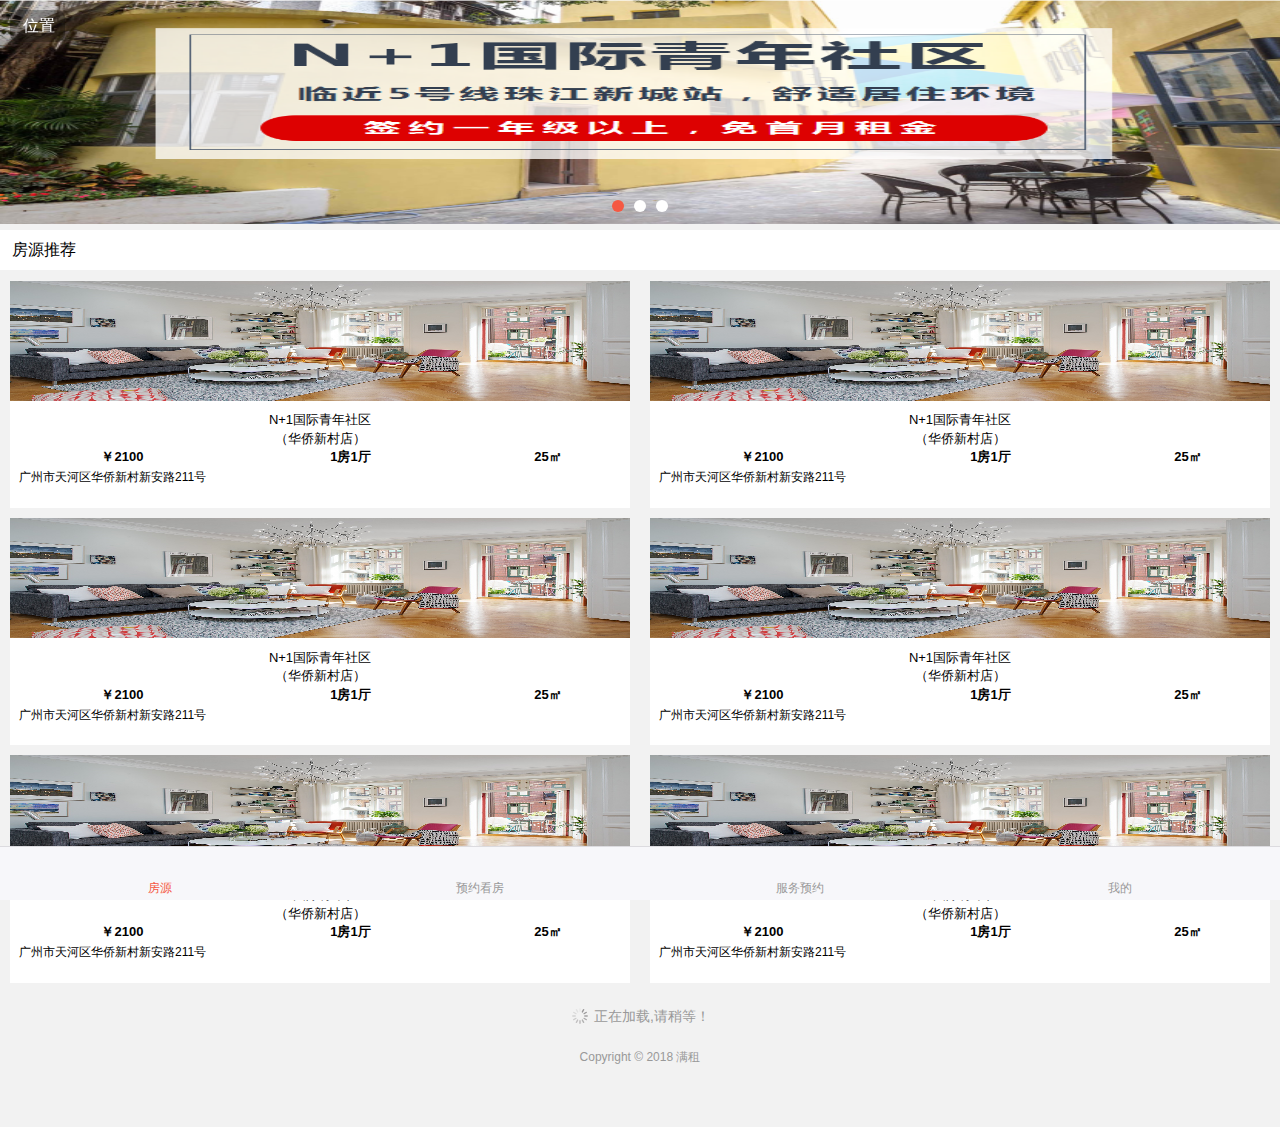
==== commit 5a7c43b8: "修改样式" ====
--- a/index.html
+++ b/index.html
@@ -19,147 +19,118 @@
 
 <body>
 <div id="place">
-    <a href=""><i class="fa fa-map-marker"></i>位置</a>
+    <a href=""><i class="marker fa fa-map-marker"></i>位置</a>
 </div>
 
 <div class="banner">
     <div class="swiper-container">
         <div class="swiper-wrapper">
-            <div class="swiper-slide"><img src="static/img/banner.png" /></div>
-            <div class="swiper-slide"><img src="static/img/banner.png" /></div>
-            <div class="swiper-slide"><img src="static/img/banner.png" /></div>
+            <div class="swiper-slide"><img src="static/img/banner.png"/></div>
+            <div class="swiper-slide"><img src="static/img/banner.png"/></div>
+            <div class="swiper-slide"><img src="static/img/banner.png"/></div>
         </div>
         <div class="swiper-pagination"></div>
     </div>
 </div>
 
-
-<div class="weui-panel weui-panel_access" style="padding: 8px 12px;margin-top: 5px;font-size: 16px">房源推荐</div>
-
-<div id="fang-list">
+<div class="panel weui-panel weui-panel_access">房源推荐</div>
+
+<div id="fang-list" class="index-fang-list">
     <div class="weui-flex">
-        <div class="weui-flex__item" style="width: 50%;margin: 10px 10px 0 10px;background-color: #ffffff;">
-            <a href="/fang_yuan/detail.html">
-                <div><img src="/static/img/img1.png" style="width:100%;height: 120px"/></div>
-                <div class="placeholder" style="line-height:5px;height:1.2em">N+1国际青年社区</div>
-                <div class="placeholder" style="line-height:5px;height:1.2em">（华侨新村店）</div>
-                <div class="placeholder" style="line-height:5px;height:0.8em;padding: 0">
-                    <b>
-                        <div style="width: 30%;float: left;">￥2100</div>
-                        <div style="width: 45%;float: left;">1房1厅</div>
-                        <div style="width: 25%;float: left;">25㎡</div>
-                    </b>
-                </div>
-                <div class="placeholder"
-                     style="line-height:5px;height:3em;padding: 0;line-height: 18px;text-align: left"><i
-                        class="fa fa-map-marker" style="padding-right: 3px;color: #f55a45"></i>广州市天河区华侨新村新安路211号
-                </div>
-            </a>
-        </div>
-        <div class="weui-flex__item"
-             style="width: 50%;margin: 10px 10px 0 10px;background-color: #ffffff;">
-            <a href="/fang_yuan/detail.html">
-                <div><img src="/static/img/img1.png" style="width:100%;height: 120px"/></div>
-                <div class="placeholder" style="line-height:5px;height:1.2em">N+1国际青年社区</div>
-                <div class="placeholder" style="line-height:5px;height:1.2em">（华侨新村店）</div>
-                <div class="placeholder" style="line-height:5px;height:0.8em;padding: 0">
-                    <b>
-                        <div style="width: 30%;float: left;">￥2100</div>
-                        <div style="width: 45%;float: left;">1房1厅</div>
-                        <div style="width: 25%;float: left;">25㎡</div>
-                    </b>
-                </div>
-                <div class="placeholder"
-                     style="line-height:5px;height:3em;padding: 0;line-height: 18px;text-align: left"><i
-                        class="fa fa-map-marker" style="padding-right: 3px;color: #f55a45"></i>广州市天河区华侨新村新安路211号
+        <div class="weui-flex__item">
+            <a href="/fang_yuan/detail.html">
+                <img src="/static/img/img1.png"/>
+                <div class="placeholder">N+1国际青年社区</div>
+                <div class="placeholder">（华侨新村店）</div>
+                <div class="font-bold placeholder">
+                    <div class="float-left col-width-35">￥2100</div>
+                    <div class="float-left col-width-40">1房1厅</div>
+                    <div class="float-left col-width-25">25㎡</div>
+                </div>
+                <div class="address placeholder"
+                ><i
+                        class="marker fa fa-map-marker"></i>广州市天河区华侨新村新安路211号
+                </div>
+            </a>
+        </div>
+        <div class="weui-flex__item">
+            <a href="/fang_yuan/detail.html">
+                <div><img src="/static/img/img1.png"/></div>
+                <div class="placeholder">N+1国际青年社区</div>
+                <div class="placeholder">（华侨新村店）</div>
+                <div class="font-bold placeholder">
+                    <div class="float-left col-width-35">￥2100</div>
+                    <div class="float-left col-width-40">1房1厅</div>
+                    <div class="float-left col-width-25">25㎡</div>
+                </div>
+                <div class="address placeholder"><i class="marker fa fa-map-marker"></i>广州市天河区华侨新村新安路211号
                 </div>
             </a>
         </div>
     </div>
 
     <div class="weui-flex">
-        <div class="weui-flex__item"
-             style="width: 50%;margin: 10px 10px 0 10px;background-color: #ffffff;">
-            <a href="/fang_yuan/detail.html">
-                <div><img src="/static/img/img1.png" style="width:100%;height: 120px"/></div>
-                <div class="placeholder" style="line-height:5px;height:1.2em">N+1国际青年社区</div>
-                <div class="placeholder" style="line-height:5px;height:1.2em">（华侨新村店）</div>
-                <div class="placeholder" style="line-height:5px;height:0.8em;padding: 0">
-                    <b>
-                        <div style="width: 30%;float: left;">￥2100</div>
-                        <div style="width: 45%;float: left;">1房1厅</div>
-                        <div style="width: 25%;float: left;">25㎡</div>
-                    </b>
-                </div>
-                <div class="placeholder"
-                     style="line-height:5px;height:3em;padding: 0;line-height: 18px;text-align: left"><i
-                        class="fa fa-map-marker" style="padding-right: 3px;color: #f55a45"></i>广州市天河区华侨新村新安路211号
-                </div>
-            </a>
-        </div>
-        <div class="weui-flex__item"
-             style="width: 50%;margin: 10px 10px 0 10px;background-color: #ffffff;">
-            <a href="/fang_yuan/detail.html">
-                <div><img src="/static/img/img1.png" style="width:100%;height: 120px"/></div>
-                <div class="placeholder" style="line-height:5px;height:1.2em">N+1国际青年社区</div>
-                <div class="placeholder" style="line-height:5px;height:1.2em">（华侨新村店）</div>
-                <div class="placeholder" style="line-height:5px;height:0.8em;padding: 0">
-                    <b>
-                        <div style="width: 30%;float: left;">￥2100</div>
-                        <div style="width: 45%;float: left;">1房1厅</div>
-                        <div style="width: 25%;float: left;">25㎡</div>
-                    </b>
-                </div>
-                <div class="placeholder"
-                     style="line-height:5px;height:3em;padding: 0;line-height: 18px;text-align: left"><i
-                        class="fa fa-map-marker" style="padding-right: 3px;color: #f55a45"></i>广州市天河区华侨新村新安路211号
+        <div class="weui-flex__item">
+            <a href="/fang_yuan/detail.html">
+                <div><img src="/static/img/img1.png"/></div>
+                <div class="placeholder">N+1国际青年社区</div>
+                <div class="placeholder">（华侨新村店）</div>
+                <div class="font-bold placeholder">
+                    <div class="float-left col-width-35">￥2100</div>
+                    <div class="float-left col-width-40">1房1厅</div>
+                    <div class="float-left col-width-25">25㎡</div>
+                </div>
+                <div class="address placeholder"><i class="marker fa fa-map-marker"></i>广州市天河区华侨新村新安路211号
+                </div>
+            </a>
+        </div>
+        <div class="weui-flex__item">
+            <a href="/fang_yuan/detail.html">
+                <div><img src="/static/img/img1.png"/></div>
+                <div class="placeholder">N+1国际青年社区</div>
+                <div class="placeholder">（华侨新村店）</div>
+                <div class="font-bold placeholder">
+                    <div class="float-left col-width-35">￥2100</div>
+                    <div class="float-left col-width-40">1房1厅</div>
+                    <div class="float-left col-width-25">25㎡</div>
+                </div>
+                <div class="address placeholder"><i class="marker fa fa-map-marker"></i>广州市天河区华侨新村新安路211号
                 </div>
             </a>
         </div>
     </div>
 
     <div class="weui-flex">
-        <div class="weui-flex__item"
-             style="width: 50%;margin: 10px 10px 0 10px;background-color: #ffffff;">
-            <a href="/fang_yuan/detail.html">
-                <div><img src="/static/img/img1.png" style="width:100%;height: 120px"/></div>
-                <div class="placeholder" style="line-height:5px;height:1.2em">N+1国际青年社区</div>
-                <div class="placeholder" style="line-height:5px;height:1.2em">（华侨新村店）</div>
-                <div class="placeholder" style="line-height:5px;height:0.8em;padding: 0">
-                    <b>
-                        <div style="width: 30%;float: left;">￥2100</div>
-                        <div style="width: 45%;float: left;">1房1厅</div>
-                        <div style="width: 25%;float: left;">25㎡</div>
-                    </b>
-                </div>
-                <div class="placeholder"
-                     style="line-height:5px;height:3em;padding: 0;line-height: 18px;text-align: left"><i
-                        class="fa fa-map-marker" style="padding-right: 3px;color: #f55a45"></i>广州市天河区华侨新村新安路211号
-                </div>
-            </a>
-        </div>
-        <div class="weui-flex__item"
-             style="width: 50%;margin: 10px 10px 0 10px;background-color: #ffffff;">
-            <a href="/fang_yuan/detail.html">
-                <div><img src="/static/img/img1.png" style="width:100%;height: 120px"/></div>
-                <div class="placeholder" style="line-height:5px;height:1.2em">N+1国际青年社区</div>
-                <div class="placeholder" style="line-height:5px;height:1.2em">（华侨新村店）</div>
-                <div class="placeholder" style="line-height:5px;height:0.8em;padding: 0">
-                    <b>
-                        <div style="width: 30%;float: left;">￥2100</div>
-                        <div style="width: 45%;float: left;">1房1厅</div>
-                        <div style="width: 25%;float: left;">25㎡</div>
-                    </b>
-                </div>
-                <div class="placeholder"
-                     style="line-height:5px;height:3em;padding: 0;line-height: 18px;text-align: left"><i
-                        class="fa fa-map-marker" style="padding-right: 3px;color: #f55a45"></i>广州市天河区华侨新村新安路211号
-                </div>
-            </a>
-        </div>
-    </div>
-</div>
-
+        <div class="weui-flex__item">
+            <a href="/fang_yuan/detail.html">
+                <div><img src="/static/img/img1.png"/></div>
+                <div class="placeholder">N+1国际青年社区</div>
+                <div class="placeholder">（华侨新村店）</div>
+                <div class="font-bold placeholder">
+                    <div class="float-left col-width-35">￥2100</div>
+                    <div class="float-left col-width-40">1房1厅</div>
+                    <div class="float-left col-width-25">25㎡</div>
+                </div>
+                <div class="address placeholder"><i class="marker fa fa-map-marker"></i>广州市天河区华侨新村新安路211号
+                </div>
+            </a>
+        </div>
+        <div class="weui-flex__item">
+            <a href="/fang_yuan/detail.html">
+                <div><img src="/static/img/img1.png"/></div>
+                <div class="placeholder">N+1国际青年社区</div>
+                <div class="placeholder">（华侨新村店）</div>
+                <div class="font-bold placeholder">
+                    <div class="float-left col-width-35">￥2100</div>
+                    <div class="float-left col-width-40">1房1厅</div>
+                    <div class="float-left col-width-25">25㎡</div>
+                </div>
+                <div class="address placeholder"><i class="marker fa fa-map-marker"></i>广州市天河区华侨新村新安路211号
+                </div>
+            </a>
+        </div>
+    </div>
+</div>
 
 <div class="weui-loadmore">
     <i class="weui-loading"></i>
@@ -189,7 +160,7 @@
             </div>
             <p class="weui-tabbar__label">预约看房</p>
         </a>
-        <a href="#tab3" class="weui-tabbar__item">
+        <a href="/fu_wu/index.html" class="weui-tabbar__item">
             <div class="weui-tabbar__icon">
                 <i class="fa fa-heart"></i>
             </div>
@@ -235,14 +206,14 @@
     var loading = false;
     $(document.body).infinite().on("infinite", function () {
         //判断数量是否达到了
-        if ($('.weui-flex__item').length< '10') {
+        if ($('.weui-flex__item').length < '10') {
             if (loading) return;
             loading = true;
             setTimeout(function () {
-                $("#fang-list").append("<div class=\"weui-flex\"><div class=\"weui-flex__item\" style=\"width: 50%;margin: 10px 10px 0 10px;background-color: #ffffff;\"><a href=\"/fang_yuan/detail.html\"><div><img src=\"/static/img/img1.png\" style=\"width:100%;height: 120px\"/></div><div class=\"placeholder\" style=\"line-height:5px;height:1.2em\">N+1国际青年社区</div><div class=\"placeholder\" style=\"line-height:5px;height:1.2em\">（华侨新村店）</div><div class=\"placeholder\" style=\"line-height:5px;height:0.8em;padding: 0\"><b><div style=\"width: 30%;float: left;\">￥2100</div><div style=\"width: 45%;float: left;\">1房1厅</div><div style=\"width: 25%;float: left;\">25㎡</div></b></div><div class=\"placeholder\" style=\"line-height:5px;height:3em;padding: 0;line-height: 18px;text-align: left\"><i class=\"fa fa-map-marker\" style=\"padding-right: 3px;color: #f55a45\"></i>广州市天河区华侨新村新安路211号</div></a></div><div class=\"weui-flex__item\" style=\"width: 50%;margin: 10px 10px 0 10px;background-color: #ffffff;\"><a href=\"/fang_yuan/detail.html\"><div><img src=\"/static/img/img1.png\" style=\"width:100%;height: 120px\"/></div><div class=\"placeholder\" style=\"line-height:5px;height:1.2em\">N+1国际青年社区</div><div class=\"placeholder\" style=\"line-height:5px;height:1.2em\">（华侨新村店）</div><div class=\"placeholder\" style=\"line-height:5px;height:0.8em;padding: 0\"><b><div style=\"width: 30%;float: left;\">￥2100</div><div style=\"width: 45%;float: left;\">1房1厅</div><div style=\"width: 25%;float: left;\">25㎡</div></b></div><div class=\"placeholder\"style=\"line-height:5px;height:3em;padding: 0;line-height: 18px;text-align: left\"><i class=\"fa fa-map-marker\" style=\"padding-right: 3px;color: #f55a45\"></i>广州市天河区华侨新村新安路211号</div></a></div></div>\n");
+                $("#fang-list").append("<div class=\"weui-flex\"><div class=\"weui-flex__item\"><a href=\"/fang_yuan/detail.html\"><div><img src=\"/static/img/img1.png\"/></div><div class=\"placeholder\">N+1国际青年社区</div><div class=\"placeholder\">（华侨新村店）</div><div class=\"font-bold placeholder\"><div class=\"float-left col-width-35\">￥2100</div><div class=\"float-left col-width-40\">1房1厅</div><div class=\"float-left col-width-25\">25㎡</div></div><div class=\"address placeholder\"><i class=\"marker fa fa-map-marker\"></i>广州市天河区华侨新村新安路211号</div></a></div><div class=\"weui-flex__item\"><a href=\"/fang_yuan/detail.html\"><div><img src=\"/static/img/img1.png\"/></div><div class=\"placeholder\">N+1国际青年社区</div><div class=\"placeholder\">（华侨新村店）</div><div class=\"font-bold placeholder\"><div class=\"float-left col-width-35\">￥2100</div><div class=\"float-left col-width-40\">1房1厅</div><div class=\"float-left col-width-25\">25㎡</div></div><div class=\"address placeholder\"><i class=\"marker fa fa-map-marker\"></i>广州市天河区华侨新村新安路211号</div></a></div></div>\n");
                 loading = false;
             }, 2000);
-        }else{
+        } else {
             $('.weui-loadmore').html('<span style="color: #999">~~我也是有底线的~~</span>');
         }
 
--- a/static/css/main.css
+++ b/static/css/main.css
@@ -1,11 +1,154 @@
 body, html {
     /*height: 100%;*/
     -webkit-tap-highlight-color: transparent;
+    /*font-size: 13px;*/
+    background-color: #f2f2f2;
+}
+
+/** 网站主色调 **/
+.main-color {
+    color: #f55843;
+}
+
+/****/
+
+/** 链接颜色 **/
+a:visited {
+    color: #000000;
+}
+
+a:link {
+    color: #000000;
+}
+
+/****/
+
+.col-width-25 {
+    width: 25%
+}
+
+.col-width-35 {
+    width: 35%
+}
+
+.col-width-40 {
+    width: 40%
+}
+
+/** 字体加粗 **/
+.font-bold {
+    font-weight: bold;
+}
+
+/** 文本居中 **/
+.center {
+    text-align: center
+}
+
+/** 浮动左对齐 **/
+.float-left {
+    float: left;
+}
+
+/** 导航栏 **/
+.weui-tabbar {
+    position: fixed;
+    bottom: 0;
+    z-index: 999;
+}
+
+.weui-tabbar__label {
+    font-size: 12px;
+}
+
+.weui-tabbar__item.weui-bar__item--on .weui-tabbar__label,
+.weui-tabbar__item.weui-bar__item--on .weui-tabbar__icon > i, i.weui-tabbar__icon {
+    color: #f55843;
+}
+
+/****/
+
+/** 地图标记 **/
+.marker {
+    padding-right: 3px;
+    color: #f55843
+}
+
+/****/
+
+/** 面板 **/
+.panel {
+    padding: 8px 12px;
+    margin-top: 5px;
+    font-size: 16px
+}
+
+.btn-submit {
+    color: #ffffff;
+    background-color: #f45844;
+}
+
+/** 轮播图 **/
+.banner .swiper-container {
+    width: 100%;
+    height: 224px;
+}
+
+.banner .swiper-container img {
+    display: block;
+    width: 100%;
+    height: 100%;
+}
+
+.banner .swiper-pagination-bullet {
+    width: 12px;
+    height: 12px;
+    opacity: 1;
+    background: #ffffff;
+}
+
+.banner .swiper-pagination-bullet-active {
+    background: #f55843;
+}
+
+.banner .swiper-container-horizontal > .swiper-pagination-bullets, .swiper-pagination-custom, .swiper-pagination-fraction {
+    bottom: 4px;
+}
+
+/****/
+
+/** 首页-房源列表 **/
+.index-fang-list .weui-flex__item {
+    margin: 10px 10px 0 10px;
+    /*padding: 5px;*/
+    background-color: #ffffff;
+}
+
+.index-fang-list .placeholder {
+    margin: 1px;
+    padding: 1px 5px;
     font-size: 13px;
-    background-color: #f2f2f2;
-}
-
-/** 位置 **/
+    text-align: center;
+    color: #000000;
+    height: 1.2em
+}
+
+.index-fang-list .address {
+    height: 3em;
+    line-height: 18px;
+    text-align: left;
+    font-size: 12px;
+    padding-bottom: 5px;
+}
+
+.index-fang-list img {
+    width: 100%;
+    height: 120px
+}
+
+/****/
+
+/** 首页-轮播图-位置 **/
 #place {
     position: absolute;
     z-index: 2;
@@ -19,102 +162,47 @@
     color: #ffffff
 }
 
-#place i {
-    padding-right: 3px;
-    color: #f55a45
-}
-
-/** 轮播图 **/
-.swiper-container {
-    width: 100%;
-    height: 200px;
-}
-
-.swiper-container img {
-    display: block;
-    width: 100%;
-    height: 100%;
-}
-
-.swiper-pagination-bullet {
-    width: 12px;
-    height: 12px;
-    opacity: 1;
-    background: #ffffff;
-}
-
-.swiper-pagination-bullet-active {
-    background: #f55843;
-}
-
-.swiper-container-horizontal > .swiper-pagination-bullets, .swiper-pagination-custom, .swiper-pagination-fraction {
-    bottom: 4px;
-}
-
-/** 导航栏 **/
-.weui-tabbar {
-    position: fixed;
-    bottom: 0;
-    z-index: 999;
-}
-
-.weui-tabbar__label {
-    /*color: #000000;*/
-    font-size: 12px;
-}
-
-.weui-tabbar__item.weui-bar__item--on .weui-tabbar__label {
-    color: #f45844;
-}
-
-.weui-tabbar__item.weui-bar__item--on .weui-tabbar__icon > i, i.weui-tabbar__icon {
-    color: #f45844;
-}
-
-.placeholder {
-    margin: 5px;
-    padding: 0 10px;
-    /*background-color: #ebebeb;*/
-    height: 2.3em;
-    line-height: 2.3em;
-    text-align: center;
-    /*color: #cfcfcf;*/
-}
-
-a:visited {
-    color: #000000
-}
-
-a:link {
-    color: #000000
-}
-
-/*.demos-title {*/
-/*text-align: center;*/
-/*font-size: 34px;*/
-/*color: #3cc51f;*/
-/*font-weight: 400;*/
-/*margin: 0 15%;*/
-/*}*/
-
-/*.demos-sub-title {*/
-/*text-align: center;*/
-/*color: #888;*/
-/*font-size: 14px;*/
-/*}*/
-
-/*.demos-header {*/
-/*padding: 35px 0;*/
-/*}*/
-
-/*.demos-content-padded {*/
-/*padding: 15px;*/
-/*}*/
-
-/*.demos-second-title {*/
-/*text-align: center;*/
-/*font-size: 24px;*/
-/*color: #3cc51f;*/
-/*font-weight: 400;*/
-/*margin: 0 15%;*/
-/*}*/+/****/
+
+/** 房源-详情 **/
+.fang-yuan-detail {
+    margin-top: 8px;
+}
+
+.fang-yuan-detail .weui-navbar__item {
+    padding: 8px 0;
+}
+
+.fang-yuan-detail .weui-navbar__item.weui-bar__item--on {
+    border-bottom: 1px solid #f55843;
+}
+
+.fang-yuan-detail .weui-tab__bd {
+    padding-top: 45px;
+}
+
+.fang-yuan-detail #tab1 {
+    padding: 5px 10px;
+    font-size: 14px;
+}
+
+.fang-yuan-detail #tab2 .d-item {
+    font-size: 14px;
+    border: 1px solid #61e0d3;
+    margin: 5px 6px 0 6px;
+    padding: 5px 0;
+}
+
+.fang-yuan-detail .placeholder {
+    margin: 0px 2px;
+}
+
+.fang-yuan-detail #tab3 img {
+    height: 40px
+}
+
+.fang-yuan-detail .weui-flex__item {
+    padding: 10px;
+}
+/****/
+
